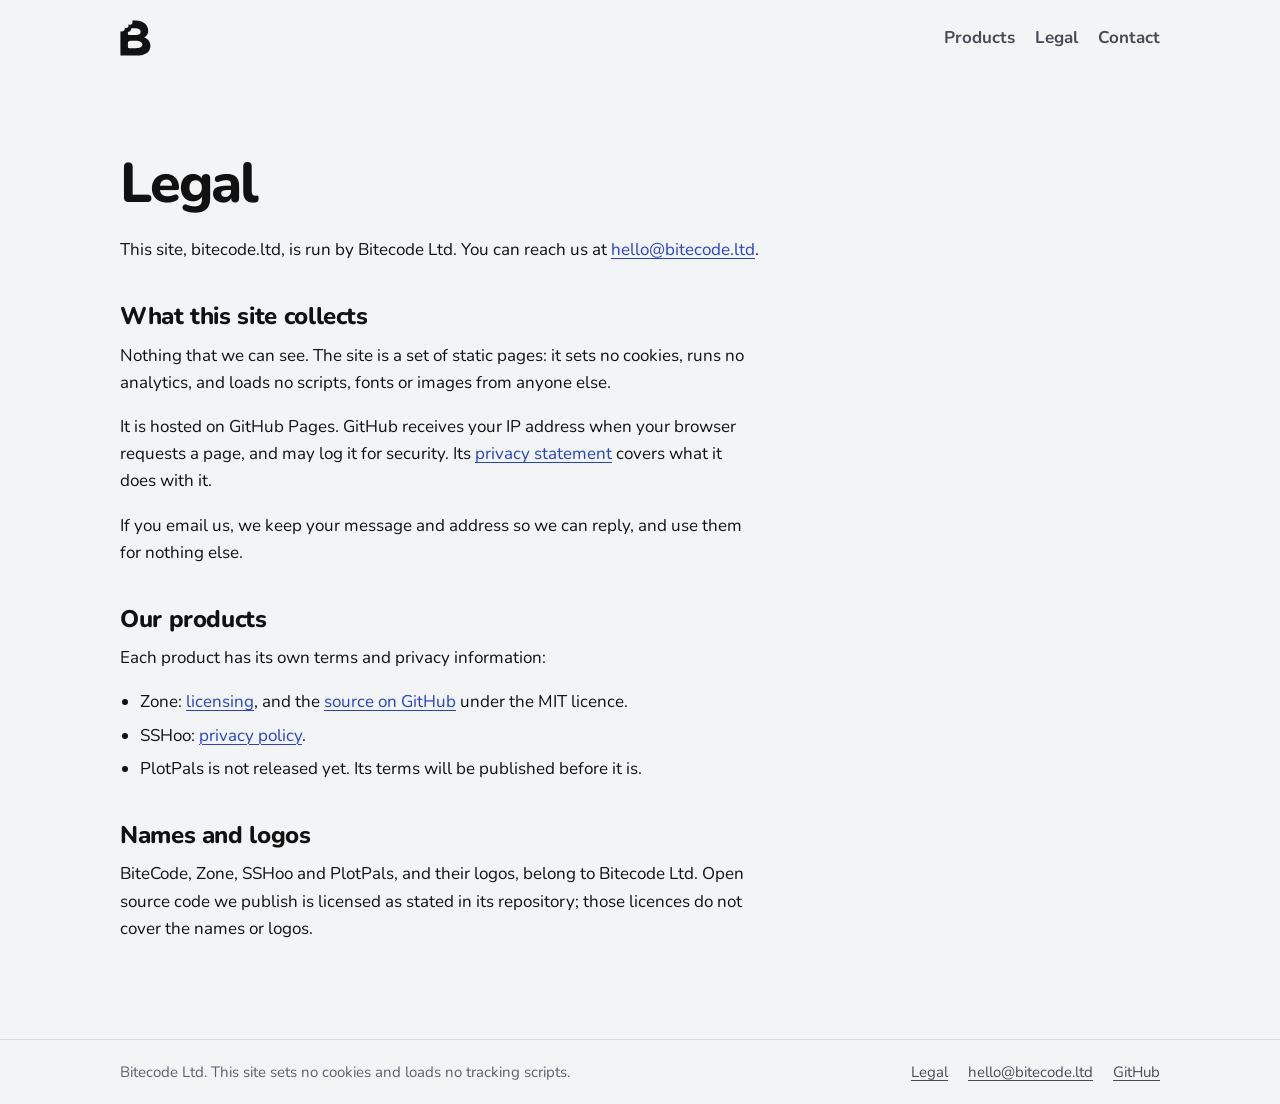
==== site/legal/index.html @ dadcbe6f "feat: add bitecode.ltd company site A static home page listing Zone, SSHoo and PlotPals, a legal pag" ====
<!doctype html>
<html lang="en">
  <head>
    <meta charset="utf-8">
    <meta name="viewport" content="width=device-width, initial-scale=1">
    <title>Legal - BiteCode</title>
    <meta name="description" content="Who runs bitecode.ltd, what this site collects, and where to find each product's terms.">
    <meta name="color-scheme" content="light dark">
    <meta name="theme-color" content="#f3f4f6" media="(prefers-color-scheme: light)">
    <meta name="theme-color" content="#0f1115" media="(prefers-color-scheme: dark)">
    <meta name="referrer" content="strict-origin-when-cross-origin">
    <link rel="canonical" href="https://bitecode.ltd/legal/">
    <link rel="icon" href="../favicon.svg" type="image/svg+xml">
    <link rel="preload" href="../fonts/nunito-latin-400-normal.woff2" as="font" type="font/woff2" crossorigin>
    <link rel="stylesheet" href="../style.css">
  </head>
  <body>
    <a class="skip-link" href="#main">Skip to content</a>
    <header class="site-header">
      <div class="container site-header-inner">
        <a class="brand" href="../" aria-label="BiteCode home"><svg class="brand-mark" viewBox="6 6 152 177" aria-hidden="true" focusable="false"><path fill-rule="evenodd" d="M 8.632,179.484 C 8.285,178.578 8.000,151.746 8.000,119.857 L 8.000,61.877 12.462,62.547 C 22.008,63.978 31.007,55.698 29.583,46.793 C 29.006,43.183 29.124,42.845 30.719,43.551 C 31.699,43.985 34.412,44.534 36.749,44.771 C 40.566,45.157 41.367,44.833 44.621,41.579 C 48.042,38.158 48.220,37.662 47.806,32.676 L 47.368,27.395 51.591,28.786 C 55.421,30.046 56.225,29.994 60.229,28.223 C 67.163,25.156 69.665,17.646 66.434,9.599 C 65.697,7.766 66.205,7.720 80.585,8.304 C 88.788,8.637 98.637,9.602 102.471,10.449 C 129.201,16.351 146.721,37.895 144.674,62.344 C 143.720,73.734 137.387,84.650 128.750,89.794 C 127.237,90.694 126.008,91.672 126.017,91.966 C 126.026,92.260 128.549,93.589 131.623,94.920 C 148.202,102.100 158.044,120.856 155.220,139.886 C 152.367,159.105 139.462,171.871 116.500,178.190 C 108.854,180.294 106.303,180.408 58.882,180.762 C 13.510,181.101 9.211,180.991 8.632,179.484 Z M 53,109 C 59,108 68,108 81,108 C 102,108 116,115 116,127 C 116,139 103,145 83,145 L 51,145 C 47,145 45,142 45,138 L 45,118 C 45,114 48,111 53,109 Z M 62,46 L 81,46 C 99,46 108,53 108,64 C 108,74 99,80 84,80 L 51,80 C 47,80 45,77 45,73 L 45,64 C 54,64 61,57 62,46 Z"/></svg></a>
        <nav class="site-navigation" aria-label="Main">
          <ul>
            <li><a href="../#products">Products</a></li>
            <li><a href="./" aria-current="page">Legal</a></li>
            <li><a href="mailto:hello@bitecode.ltd">Contact</a></li>
          </ul>
        </nav>
      </div>
    </header>
    <main id="main" tabindex="-1">
      <article class="container prose">
        <h1>Legal</h1>
        <p>This site, bitecode.ltd, is run by Bitecode Ltd. You can reach us at <a href="mailto:hello@bitecode.ltd">hello@bitecode.ltd</a>.</p>

        <h2>What this site collects</h2>
        <p>Nothing that we can see. The site is a set of static pages: it sets no cookies, runs no analytics, and loads no scripts, fonts or images from anyone else.</p>
        <p>It is hosted on GitHub Pages. GitHub receives your IP address when your browser requests a page, and may log it for security. Its <a href="https://docs.github.com/en/site-policy/privacy-policies/github-general-privacy-statement">privacy statement</a> covers what it does with it.</p>
        <p>If you email us, we keep your message and address so we can reply, and use them for nothing else.</p>

        <h2>Our products</h2>
        <p>Each product has its own terms and privacy information:</p>
        <ul>
          <li>Zone: <a href="https://zone.bitecode.ltd/licensing/">licensing</a>, and the <a href="https://github.com/bitecodehq/zone">source on GitHub</a> under the MIT licence.</li>
          <li>SSHoo: <a href="https://sshoo.app/privacy">privacy policy</a>.</li>
          <li>PlotPals is not released yet. Its terms will be published before it is.</li>
        </ul>

        <h2>Names and logos</h2>
        <p>BiteCode, Zone, SSHoo and PlotPals, and their logos, belong to Bitecode Ltd. Open source code we publish is licensed as stated in its repository; those licences do not cover the names or logos.</p>
      </article>
    </main>
    <footer class="site-footer">
      <div class="container site-footer-inner">
        <p>Bitecode Ltd. This site sets no cookies and loads no tracking scripts.</p>
        <nav aria-label="Footer">
          <ul>
            <li><a href="./" aria-current="page">Legal</a></li>
            <li><a href="mailto:hello@bitecode.ltd">hello@bitecode.ltd</a></li>
            <li><a href="https://github.com/bitecodehq">GitHub</a></li>
          </ul>
        </nav>
      </div>
    </footer>
  </body>
</html>
---- site/style.css ----
@font-face {
  font-family: 'Nunito';
  font-style: normal;
  font-weight: 400;
  font-display: swap;
  src: url('fonts/nunito-latin-400-normal.woff2') format('woff2');
}

@font-face {
  font-family: 'Nunito';
  font-style: normal;
  font-weight: 700;
  font-display: swap;
  src: url('fonts/nunito-latin-700-normal.woff2') format('woff2');
}

@font-face {
  font-family: 'Nunito';
  font-style: normal;
  font-weight: 800;
  font-display: swap;
  src: url('fonts/nunito-latin-800-normal.woff2') format('woff2');
}

:root {
  color-scheme: light dark;
  --font: 'Nunito', system-ui, -apple-system, 'Segoe UI', sans-serif;

  --background: #f3f4f6;
  --text: #111111;
  --text-secondary: #474c55;
  --text-muted: #5a606a;
  --border: #d6d9de;
  --accent: #2443c7;
  --accent-hover: #172f99;
  --focus: #2443c7;

  --gutter: 16px;
  --width: 1040px;
  --measure: 40rem;
}

@media (prefers-color-scheme: dark) {
  :root {
    --background: #0f1115;
    --text: #ffffff;
    --text-secondary: #b9bec7;
    --text-muted: #9aa0aa;
    --border: #272b33;
    --accent: #93abff;
    --accent-hover: #c2d0ff;
    --focus: #93abff;
  }
}

@media (min-width: 720px) {
  :root {
    --gutter: 40px;
  }
}

*,
*::before,
*::after {
  box-sizing: border-box;
}

html {
  -webkit-text-size-adjust: 100%;
  text-size-adjust: 100%;
}

body {
  margin: 0;
  min-height: 100vh;
  display: flex;
  flex-direction: column;
  background: var(--background);
  color: var(--text);
  font-family: var(--font);
  font-size: 1.0625rem;
  line-height: 1.6;
  overflow-wrap: break-word;
}

main {
  flex: 1;
}

main:focus,
section:focus {
  outline: none;
}

h1,
h2,
h3 {
  margin: 0;
  font-weight: 800;
  line-height: 1.1;
}

h1 {
  font-size: clamp(2.5rem, 1.2rem + 5.6vw, 5rem);
  letter-spacing: -0.035em;
  line-height: 1;
  max-width: 13ch;
}

h2 {
  font-size: 1.5rem;
  letter-spacing: -0.015em;
}

h3 {
  font-size: 1.375rem;
  letter-spacing: -0.01em;
}

p {
  margin: 0 0 1em;
}

a {
  color: var(--accent);
  text-decoration-thickness: 1px;
  text-underline-offset: 0.18em;
}

a:hover {
  color: var(--accent-hover);
  text-decoration-thickness: 2px;
}

:focus-visible {
  outline: 3px solid var(--focus);
  outline-offset: 3px;
  border-radius: 4px;
}

.skip-link {
  position: absolute;
  left: var(--gutter);
  top: -100px;
  padding: 0.5rem 0.75rem;
  background: var(--text);
  color: var(--background);
  border-radius: 8px;
  z-index: 10;
}

.skip-link:focus {
  top: 12px;
}

.container {
  width: 100%;
  max-width: calc(var(--width) + 2 * var(--gutter));
  margin: 0 auto;
  padding: 0 var(--gutter);
}

.site-header-inner {
  display: flex;
  align-items: center;
  justify-content: space-between;
  gap: 1rem;
  padding-top: 1.25rem;
  padding-bottom: 1.25rem;
}

.brand {
  display: inline-flex;
  color: var(--text);
}

.brand:hover {
  color: var(--text);
}

.brand-mark {
  width: auto;
  height: 2.25rem;
  fill: currentColor;
}

.wordmark {
  display: block;
  width: min(100%, 40rem);
  height: auto;
  fill: currentColor;
}

.visually-hidden {
  position: absolute;
  width: 1px;
  height: 1px;
  margin: -1px;
  padding: 0;
  overflow: hidden;
  clip-path: inset(50%);
  white-space: nowrap;
  border: 0;
}

.site-navigation ul,
.site-footer ul {
  display: flex;
  flex-wrap: wrap;
  gap: 0.25rem 1.25rem;
  margin: 0;
  padding: 0;
  list-style: none;
}

.site-navigation a {
  color: var(--text-secondary);
  font-weight: 700;
  text-decoration: none;
}

.site-navigation a:hover {
  color: var(--text);
  text-decoration: underline;
}

.intro {
  padding-top: clamp(3rem, 2rem + 6vw, 7.5rem);
  padding-bottom: clamp(3rem, 2rem + 4vw, 5.5rem);
}

.intro h1 {
  margin-bottom: clamp(1.75rem, 1rem + 2vw, 2.75rem);
}

.lead {
  max-width: var(--measure);
  color: var(--text-secondary);
  font-size: clamp(1.1875rem, 1.05rem + 0.6vw, 1.4375rem);
  line-height: 1.5;
}

.intro p:last-child {
  margin-bottom: 0;
}

.products {
  padding-bottom: clamp(3rem, 2rem + 4vw, 5rem);
}

.products h2 {
  margin-bottom: 1.25rem;
}

.product-list {
  margin: 0;
  padding: 0;
  list-style: none;
  border-top: 1px solid var(--border);
}

.product {
  display: grid;
  grid-template-columns: 3.5rem minmax(0, 1fr);
  gap: 0.25rem 1.25rem;
  padding: 1.75rem 0;
  border-bottom: 1px solid var(--border);
}

.product-icon {
  width: 3.5rem;
  height: 3.5rem;
  border-radius: 14px;
}

.product-body {
  max-width: var(--measure);
}

.product-body h3 {
  margin: 0.125rem 0 0.5rem;
}

.product-body p {
  margin-bottom: 0.5rem;
}

.product-facts {
  color: var(--text-muted);
  font-size: 0.9375rem;
}

.product-link,
.product-status {
  grid-column: 2;
  font-weight: 700;
  justify-self: start;
}

.product-status {
  color: var(--text-muted);
}

@media (min-width: 820px) {
  .product {
    grid-template-columns: 4rem minmax(0, 1fr) 12rem;
    gap: 0 2rem;
    padding: 2.25rem 0;
  }

  .product-icon {
    width: 4rem;
    height: 4rem;
    border-radius: 16px;
  }

  .product-link,
  .product-status {
    grid-column: 3;
    grid-row: 1;
    justify-self: end;
    margin-top: 0.25rem;
  }
}

.prose > * {
  max-width: var(--measure);
}

.prose {
  padding-top: clamp(2.5rem, 2rem + 4vw, 5rem);
  padding-bottom: clamp(3rem, 2rem + 4vw, 5rem);
}

.prose h1 {
  font-size: clamp(2.25rem, 1.4rem + 3.6vw, 3.5rem);
  margin-bottom: 1.5rem;
}

.prose h2 {
  margin: 2.5rem 0 0.75rem;
}

.prose ul {
  margin: 0 0 1em;
  padding-left: 1.25rem;
}

.prose li + li {
  margin-top: 0.375rem;
}

.site-footer {
  border-top: 1px solid var(--border);
  color: var(--text-muted);
  font-size: 0.9375rem;
}

.site-footer-inner {
  display: flex;
  flex-wrap: wrap;
  align-items: center;
  justify-content: space-between;
  gap: 0.5rem 2rem;
  padding-top: 1.25rem;
  padding-bottom: 1.25rem;
}

.site-footer p {
  margin: 0;
}

.site-footer a {
  color: var(--text-secondary);
}

.site-footer a:hover {
  color: var(--text);
}
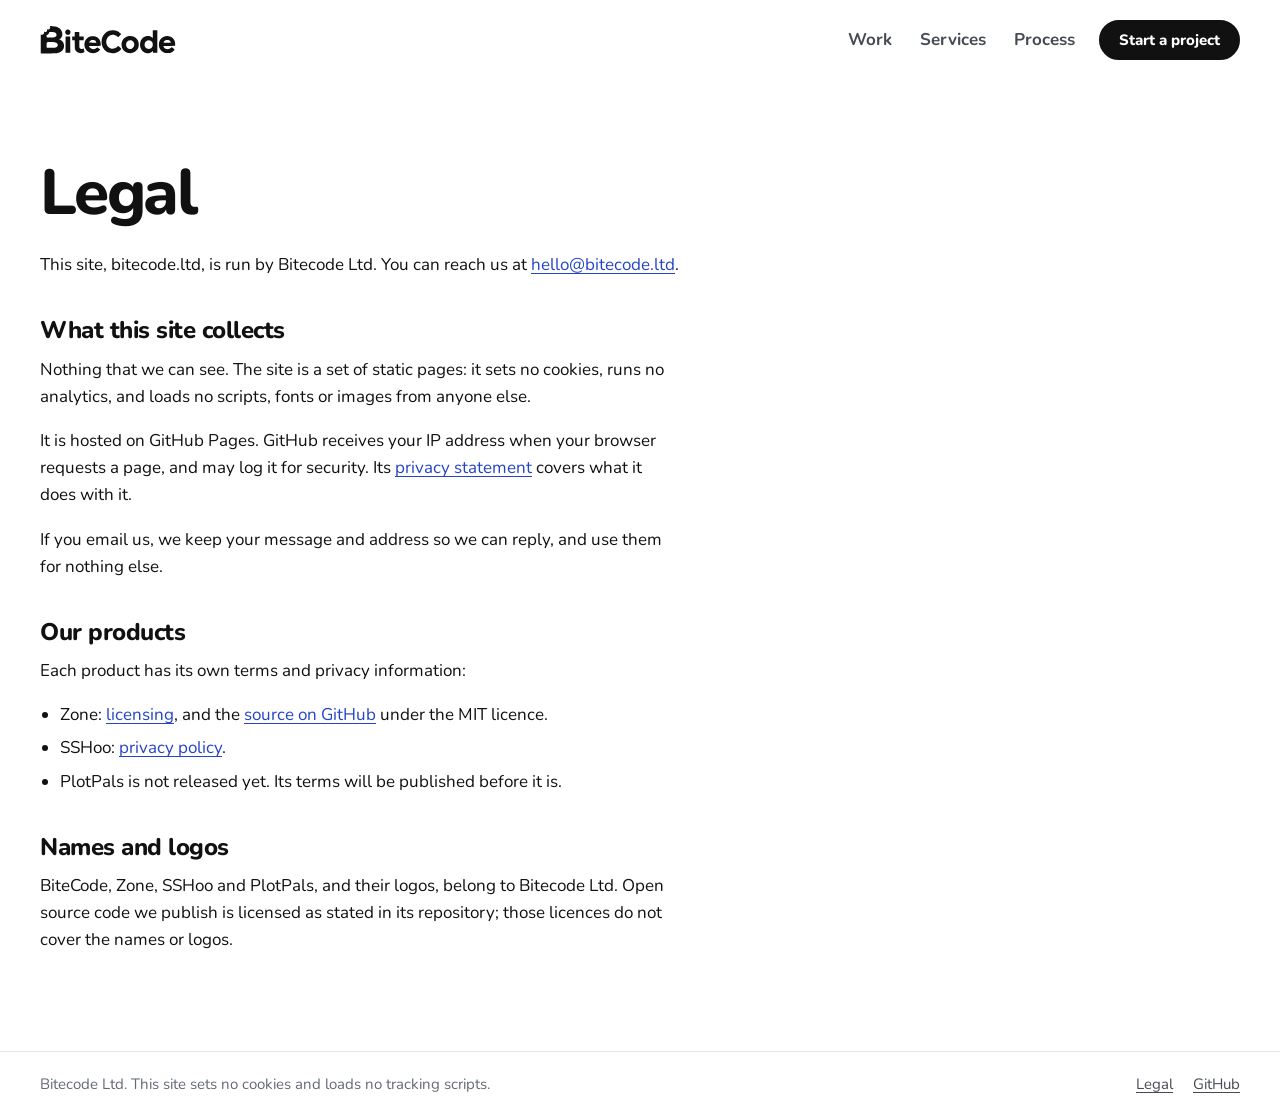
==== commit cb8b891a: "feat: present bitecode as a studio that builds for clients Lead with building software for clients, " ====
--- a/site/legal/index.html
+++ b/site/legal/index.html
@@ -6,8 +6,8 @@
     <title>Legal - BiteCode</title>
     <meta name="description" content="Who runs bitecode.ltd, what this site collects, and where to find each product's terms.">
     <meta name="color-scheme" content="light dark">
-    <meta name="theme-color" content="#f3f4f6" media="(prefers-color-scheme: light)">
-    <meta name="theme-color" content="#0f1115" media="(prefers-color-scheme: dark)">
+    <meta name="theme-color" content="#ffffff" media="(prefers-color-scheme: light)">
+    <meta name="theme-color" content="#0c0d10" media="(prefers-color-scheme: dark)">
     <meta name="referrer" content="strict-origin-when-cross-origin">
     <link rel="canonical" href="https://bitecode.ltd/legal/">
     <link rel="icon" href="../favicon.svg" type="image/svg+xml">
@@ -18,14 +18,17 @@
     <a class="skip-link" href="#main">Skip to content</a>
     <header class="site-header">
       <div class="container site-header-inner">
-        <a class="brand" href="../" aria-label="BiteCode home"><svg class="brand-mark" viewBox="6 6 152 177" aria-hidden="true" focusable="false"><path fill-rule="evenodd" d="M 8.632,179.484 C 8.285,178.578 8.000,151.746 8.000,119.857 L 8.000,61.877 12.462,62.547 C 22.008,63.978 31.007,55.698 29.583,46.793 C 29.006,43.183 29.124,42.845 30.719,43.551 C 31.699,43.985 34.412,44.534 36.749,44.771 C 40.566,45.157 41.367,44.833 44.621,41.579 C 48.042,38.158 48.220,37.662 47.806,32.676 L 47.368,27.395 51.591,28.786 C 55.421,30.046 56.225,29.994 60.229,28.223 C 67.163,25.156 69.665,17.646 66.434,9.599 C 65.697,7.766 66.205,7.720 80.585,8.304 C 88.788,8.637 98.637,9.602 102.471,10.449 C 129.201,16.351 146.721,37.895 144.674,62.344 C 143.720,73.734 137.387,84.650 128.750,89.794 C 127.237,90.694 126.008,91.672 126.017,91.966 C 126.026,92.260 128.549,93.589 131.623,94.920 C 148.202,102.100 158.044,120.856 155.220,139.886 C 152.367,159.105 139.462,171.871 116.500,178.190 C 108.854,180.294 106.303,180.408 58.882,180.762 C 13.510,181.101 9.211,180.991 8.632,179.484 Z M 53,109 C 59,108 68,108 81,108 C 102,108 116,115 116,127 C 116,139 103,145 83,145 L 51,145 C 47,145 45,142 45,138 L 45,118 C 45,114 48,111 53,109 Z M 62,46 L 81,46 C 99,46 108,53 108,64 C 108,74 99,80 84,80 L 51,80 C 47,80 45,77 45,73 L 45,64 C 54,64 61,57 62,46 Z"/></svg></a>
+        <a class="brand" href="../">
+          <svg class="brand-wordmark" role="img" aria-label="BiteCode"><use href="../logo.svg#wordmark"/></svg>
+        </a>
         <nav class="site-navigation" aria-label="Main">
           <ul>
-            <li><a href="../#products">Products</a></li>
-            <li><a href="./" aria-current="page">Legal</a></li>
-            <li><a href="mailto:hello@bitecode.ltd">Contact</a></li>
+            <li><a href="../#work">Work</a></li>
+            <li><a href="../#services">Services</a></li>
+            <li><a href="../#process">Process</a></li>
           </ul>
         </nav>
+        <a class="button button-small" href="mailto:hello@bitecode.ltd?subject=New%20project">Start a project</a>
       </div>
     </header>
     <main id="main" tabindex="-1">
@@ -56,7 +59,6 @@
         <nav aria-label="Footer">
           <ul>
             <li><a href="./" aria-current="page">Legal</a></li>
-            <li><a href="mailto:hello@bitecode.ltd">hello@bitecode.ltd</a></li>
             <li><a href="https://github.com/bitecodehq">GitHub</a></li>
           </ul>
         </nav>
--- a/site/style.css
+++ b/site/style.css
@@ -26,30 +26,33 @@
   color-scheme: light dark;
   --font: 'Nunito', system-ui, -apple-system, 'Segoe UI', sans-serif;
 
-  --background: #f3f4f6;
+  --background: #ffffff;
   --text: #111111;
-  --text-secondary: #474c55;
-  --text-muted: #5a606a;
-  --border: #d6d9de;
-  --accent: #2443c7;
-  --accent-hover: #172f99;
+  --text-secondary: #464a52;
+  --text-muted: #646973;
+  --line: #e4e5e8;
   --focus: #2443c7;
+  --band: #111111;
+  --band-text: #ffffff;
+  --zone-edge: #1a1612;
 
   --gutter: 16px;
-  --width: 1040px;
+  --width: 1200px;
   --measure: 40rem;
+  --radius: 24px;
 }
 
 @media (prefers-color-scheme: dark) {
   :root {
-    --background: #0f1115;
+    --background: #0c0d10;
     --text: #ffffff;
-    --text-secondary: #b9bec7;
-    --text-muted: #9aa0aa;
-    --border: #272b33;
-    --accent: #93abff;
-    --accent-hover: #c2d0ff;
+    --text-secondary: #c3c7ce;
+    --text-muted: #9ca1aa;
+    --line: #25272d;
     --focus: #93abff;
+    --band: #17191e;
+    --band-text: #ffffff;
+    --zone-edge: #3a332b;
   }
 }
 
@@ -68,6 +71,13 @@
 html {
   -webkit-text-size-adjust: 100%;
   text-size-adjust: 100%;
+  scroll-behavior: smooth;
+}
+
+@media (prefers-reduced-motion: reduce) {
+  html {
+    scroll-behavior: auto;
+  }
 }
 
 body {
@@ -81,6 +91,7 @@
   font-size: 1.0625rem;
   line-height: 1.6;
   overflow-wrap: break-word;
+  -webkit-font-smoothing: antialiased;
 }
 
 main {
@@ -94,48 +105,41 @@
 
 h1,
 h2,
+h3,
+p,
+dl,
+dd {
+  margin: 0;
+}
+
+h1,
+h2,
 h3 {
+  font-weight: 800;
+  line-height: 1.05;
+}
+
+ul,
+ol {
   margin: 0;
-  font-weight: 800;
-  line-height: 1.1;
-}
-
-h1 {
-  font-size: clamp(2.5rem, 1.2rem + 5.6vw, 5rem);
-  letter-spacing: -0.035em;
-  line-height: 1;
-  max-width: 13ch;
-}
-
-h2 {
-  font-size: 1.5rem;
-  letter-spacing: -0.015em;
-}
-
-h3 {
-  font-size: 1.375rem;
-  letter-spacing: -0.01em;
-}
-
-p {
-  margin: 0 0 1em;
+  padding: 0;
+  list-style: none;
 }
 
 a {
-  color: var(--accent);
+  color: inherit;
   text-decoration-thickness: 1px;
-  text-underline-offset: 0.18em;
+  text-underline-offset: 0.2em;
 }
 
 a:hover {
-  color: var(--accent-hover);
   text-decoration-thickness: 2px;
 }
 
 :focus-visible {
   outline: 3px solid var(--focus);
   outline-offset: 3px;
-  border-radius: 4px;
+  border-radius: 6px;
 }
 
 .skip-link {
@@ -160,57 +164,70 @@
   padding: 0 var(--gutter);
 }
 
+.button {
+  display: inline-flex;
+  align-items: center;
+  justify-content: center;
+  min-height: 3rem;
+  padding: 0.625rem 1.5rem;
+  border: 2px solid var(--text);
+  border-radius: 999px;
+  background: var(--text);
+  color: var(--background);
+  font-weight: 800;
+  text-decoration: none;
+  white-space: nowrap;
+}
+
+.button:hover {
+  background: transparent;
+  color: var(--text);
+}
+
+.button-quiet {
+  background: transparent;
+  color: var(--text);
+  border-color: var(--line);
+}
+
+.button-quiet:hover {
+  border-color: var(--text);
+}
+
+.button-small {
+  min-height: 2.5rem;
+  padding: 0.375rem 1.125rem;
+  font-size: 0.9375rem;
+}
+
 .site-header-inner {
   display: flex;
   align-items: center;
-  justify-content: space-between;
-  gap: 1rem;
+  gap: 1.5rem;
   padding-top: 1.25rem;
   padding-bottom: 1.25rem;
 }
 
 .brand {
   display: inline-flex;
+  margin-right: auto;
   color: var(--text);
 }
 
-.brand:hover {
-  color: var(--text);
-}
-
-.brand-mark {
-  width: auto;
-  height: 2.25rem;
+.brand-wordmark {
+  display: block;
+  width: 8.5rem;
+  height: 1.75rem;
   fill: currentColor;
 }
 
-.wordmark {
-  display: block;
-  width: min(100%, 40rem);
-  height: auto;
-  fill: currentColor;
-}
-
-.visually-hidden {
-  position: absolute;
-  width: 1px;
-  height: 1px;
-  margin: -1px;
-  padding: 0;
-  overflow: hidden;
-  clip-path: inset(50%);
-  white-space: nowrap;
-  border: 0;
-}
-
-.site-navigation ul,
-.site-footer ul {
-  display: flex;
-  flex-wrap: wrap;
-  gap: 0.25rem 1.25rem;
-  margin: 0;
-  padding: 0;
-  list-style: none;
+.site-navigation {
+  display: none;
+}
+
+.site-navigation ul {
+  display: flex;
+  gap: 1.75rem;
 }
 
 .site-navigation a {
@@ -221,106 +238,282 @@
 
 .site-navigation a:hover {
   color: var(--text);
-  text-decoration: underline;
-}
-
-.intro {
-  padding-top: clamp(3rem, 2rem + 6vw, 7.5rem);
-  padding-bottom: clamp(3rem, 2rem + 4vw, 5.5rem);
-}
-
-.intro h1 {
-  margin-bottom: clamp(1.75rem, 1rem + 2vw, 2.75rem);
+}
+
+@media (min-width: 720px) {
+  .site-navigation {
+    display: block;
+  }
+}
+
+.hero {
+  padding-top: clamp(3rem, 1rem + 8vw, 8rem);
+  padding-bottom: clamp(1rem, 0.5rem + 2vw, 2rem);
+}
+
+.hero h1 {
+  max-width: 13ch;
+  font-size: clamp(2.75rem, 1rem + 7vw, 6.5rem);
+  letter-spacing: -0.045em;
+  line-height: 0.98;
 }
 
 .lead {
-  max-width: var(--measure);
+  max-width: 36rem;
+  margin-top: clamp(1.5rem, 1rem + 2vw, 2.5rem);
   color: var(--text-secondary);
-  font-size: clamp(1.1875rem, 1.05rem + 0.6vw, 1.4375rem);
-  line-height: 1.5;
-}
-
-.intro p:last-child {
-  margin-bottom: 0;
-}
-
-.products {
-  padding-bottom: clamp(3rem, 2rem + 4vw, 5rem);
-}
-
-.products h2 {
-  margin-bottom: 1.25rem;
-}
-
-.product-list {
-  margin: 0;
-  padding: 0;
-  list-style: none;
-  border-top: 1px solid var(--border);
-}
-
-.product {
+  font-size: clamp(1.1875rem, 1rem + 0.8vw, 1.5rem);
+  line-height: 1.45;
+}
+
+.actions {
+  display: flex;
+  flex-wrap: wrap;
+  gap: 0.75rem;
+  margin-top: 2rem;
+}
+
+.section {
+  padding-top: clamp(3.5rem, 2rem + 5vw, 7rem);
+  padding-bottom: clamp(1rem, 0.5rem + 2vw, 2rem);
+}
+
+.section-heading {
   display: grid;
-  grid-template-columns: 3.5rem minmax(0, 1fr);
-  gap: 0.25rem 1.25rem;
-  padding: 1.75rem 0;
-  border-bottom: 1px solid var(--border);
-}
-
-.product-icon {
+  gap: 0.75rem 3rem;
+  margin-bottom: clamp(2rem, 1.5rem + 2vw, 3.5rem);
+}
+
+.section-heading h2 {
+  font-size: clamp(2rem, 1.4rem + 2.4vw, 3.25rem);
+  letter-spacing: -0.035em;
+}
+
+.section-heading p {
+  max-width: 32rem;
+  color: var(--text-secondary);
+  font-size: 1.1875rem;
+}
+
+@media (min-width: 900px) {
+  .section-heading {
+    grid-template-columns: 3fr 2fr;
+    align-items: end;
+  }
+}
+
+.work {
+  display: grid;
+  gap: 1rem;
+}
+
+.project {
+  --project-muted: currentColor;
+  display: flex;
+  flex-direction: column;
+  gap: 1rem;
+  padding: clamp(1.5rem, 1rem + 2.5vw, 3rem);
+  border-radius: var(--radius);
+}
+
+.project-icon {
   width: 3.5rem;
   height: 3.5rem;
   border-radius: 14px;
 }
 
-.product-body {
-  max-width: var(--measure);
-}
-
-.product-body h3 {
-  margin: 0.125rem 0 0.5rem;
-}
-
-.product-body p {
-  margin-bottom: 0.5rem;
-}
-
-.product-facts {
+.project h3 {
+  margin-top: 0.5rem;
+  font-size: clamp(2.5rem, 1.6rem + 3.4vw, 4.25rem);
+  letter-spacing: -0.045em;
+}
+
+.project-summary {
+  max-width: 34rem;
+  font-size: 1.1875rem;
+  line-height: 1.5;
+}
+
+.project-facts {
+  display: grid;
+  gap: 0.75rem;
+  max-width: 34rem;
+  font-size: 0.9375rem;
+}
+
+.project-facts dt {
+  color: var(--project-muted);
+  font-weight: 700;
+}
+
+.project-link {
+  margin-top: auto;
+  padding-top: 0.75rem;
+  font-weight: 800;
+  font-size: 1.0625rem;
+}
+
+span.project-link {
+  color: var(--project-muted);
+}
+
+.project-zone {
+  --project-muted: #b5aa9b;
+  background: #1a1612;
+  color: #f3eee6;
+  border: 1px solid var(--zone-edge);
+}
+
+.project-zone .project-link {
+  color: #00f3ff;
+}
+
+.project-sshoo {
+  --project-muted: #52525b;
+  background: #e4e4e7;
+  color: #09090b;
+}
+
+.project-plotpals {
+  --project-muted: #0b3f63;
+  background: #ff6b4a;
+  color: #04233a;
+}
+
+@media (min-width: 900px) {
+  .work {
+    grid-template-columns: 1fr 1fr;
+  }
+
+  .project-zone {
+    grid-column: 1 / -1;
+    display: grid;
+    grid-template-columns: 1fr 1fr;
+    grid-template-rows: auto auto 1fr;
+    column-gap: 3rem;
+    min-height: 26rem;
+  }
+
+  .project-zone .project-icon,
+  .project-zone h3,
+  .project-zone .project-summary {
+    grid-column: 1;
+  }
+
+  .project-zone .project-facts {
+    grid-column: 2;
+    grid-row: 1 / 4;
+    align-self: end;
+  }
+
+  .project-zone .project-link {
+    grid-column: 1;
+    align-self: end;
+  }
+
+  .project-sshoo,
+  .project-plotpals {
+    min-height: 32rem;
+  }
+}
+
+.services {
+  display: grid;
+  gap: 2.5rem 3rem;
+}
+
+.services li,
+.process li {
+  padding-top: 1.25rem;
+  border-top: 2px solid var(--text);
+}
+
+.services h3,
+.process h3 {
+  font-size: 1.5rem;
+  letter-spacing: -0.02em;
+}
+
+.services p,
+.process p {
+  max-width: 30rem;
+  margin-top: 0.625rem;
+  color: var(--text-secondary);
+}
+
+@media (min-width: 720px) {
+  .services {
+    grid-template-columns: 1fr 1fr;
+  }
+}
+
+.process {
+  display: grid;
+  gap: 2.5rem 2rem;
+  counter-reset: step;
+}
+
+.process li {
+  counter-increment: step;
+}
+
+.process li::before {
+  content: counter(step);
+  display: block;
+  margin-bottom: 1.5rem;
+  font-size: 3rem;
+  font-weight: 800;
+  line-height: 1;
+  letter-spacing: -0.04em;
   color: var(--text-muted);
-  font-size: 0.9375rem;
-}
-
-.product-link,
-.product-status {
-  grid-column: 2;
-  font-weight: 700;
-  justify-self: start;
-}
-
-.product-status {
-  color: var(--text-muted);
-}
-
-@media (min-width: 820px) {
-  .product {
-    grid-template-columns: 4rem minmax(0, 1fr) 12rem;
-    gap: 0 2rem;
-    padding: 2.25rem 0;
-  }
-
-  .product-icon {
-    width: 4rem;
-    height: 4rem;
-    border-radius: 16px;
-  }
-
-  .product-link,
-  .product-status {
-    grid-column: 3;
-    grid-row: 1;
-    justify-self: end;
-    margin-top: 0.25rem;
-  }
+}
+
+@media (min-width: 720px) {
+  .process {
+    grid-template-columns: 1fr 1fr;
+  }
+}
+
+@media (min-width: 1100px) {
+  .process {
+    grid-template-columns: repeat(4, 1fr);
+  }
+}
+
+.contact {
+  margin-top: clamp(4rem, 2rem + 6vw, 8rem);
+  background: var(--band);
+  color: var(--band-text);
+}
+
+.contact-inner {
+  padding-top: clamp(3.5rem, 2rem + 6vw, 7rem);
+  padding-bottom: clamp(3.5rem, 2rem + 6vw, 7rem);
+}
+
+.contact h2 {
+  max-width: 12ch;
+  font-size: clamp(2.75rem, 1rem + 6vw, 5.5rem);
+  letter-spacing: -0.045em;
+  line-height: 0.98;
+}
+
+.contact p {
+  margin-top: 1.25rem;
+  font-size: 1.1875rem;
+  opacity: 0.8;
+}
+
+.contact .button {
+  margin-top: 2rem;
+  background: #ffffff;
+  color: #111111;
+  border-color: #ffffff;
+}
+
+.contact .button:hover {
+  background: transparent;
+  color: #ffffff;
 }
 
 .prose > * {
@@ -333,17 +526,29 @@
 }
 
 .prose h1 {
-  font-size: clamp(2.25rem, 1.4rem + 3.6vw, 3.5rem);
+  font-size: clamp(2.5rem, 1.4rem + 4vw, 4rem);
+  letter-spacing: -0.04em;
   margin-bottom: 1.5rem;
 }
 
 .prose h2 {
   margin: 2.5rem 0 0.75rem;
+  font-size: 1.5rem;
+  letter-spacing: -0.02em;
+}
+
+.prose p {
+  margin-bottom: 1em;
+}
+
+.prose a {
+  color: var(--focus);
 }
 
 .prose ul {
   margin: 0 0 1em;
   padding-left: 1.25rem;
+  list-style: disc;
 }
 
 .prose li + li {
@@ -351,9 +556,13 @@
 }
 
 .site-footer {
-  border-top: 1px solid var(--border);
+  border-top: 1px solid var(--line);
   color: var(--text-muted);
   font-size: 0.9375rem;
+}
+
+main:has(.contact) + .site-footer {
+  border-top: 0;
 }
 
 .site-footer-inner {
@@ -366,8 +575,9 @@
   padding-bottom: 1.25rem;
 }
 
-.site-footer p {
-  margin: 0;
+.site-footer ul {
+  display: flex;
+  gap: 1.25rem;
 }
 
 .site-footer a {
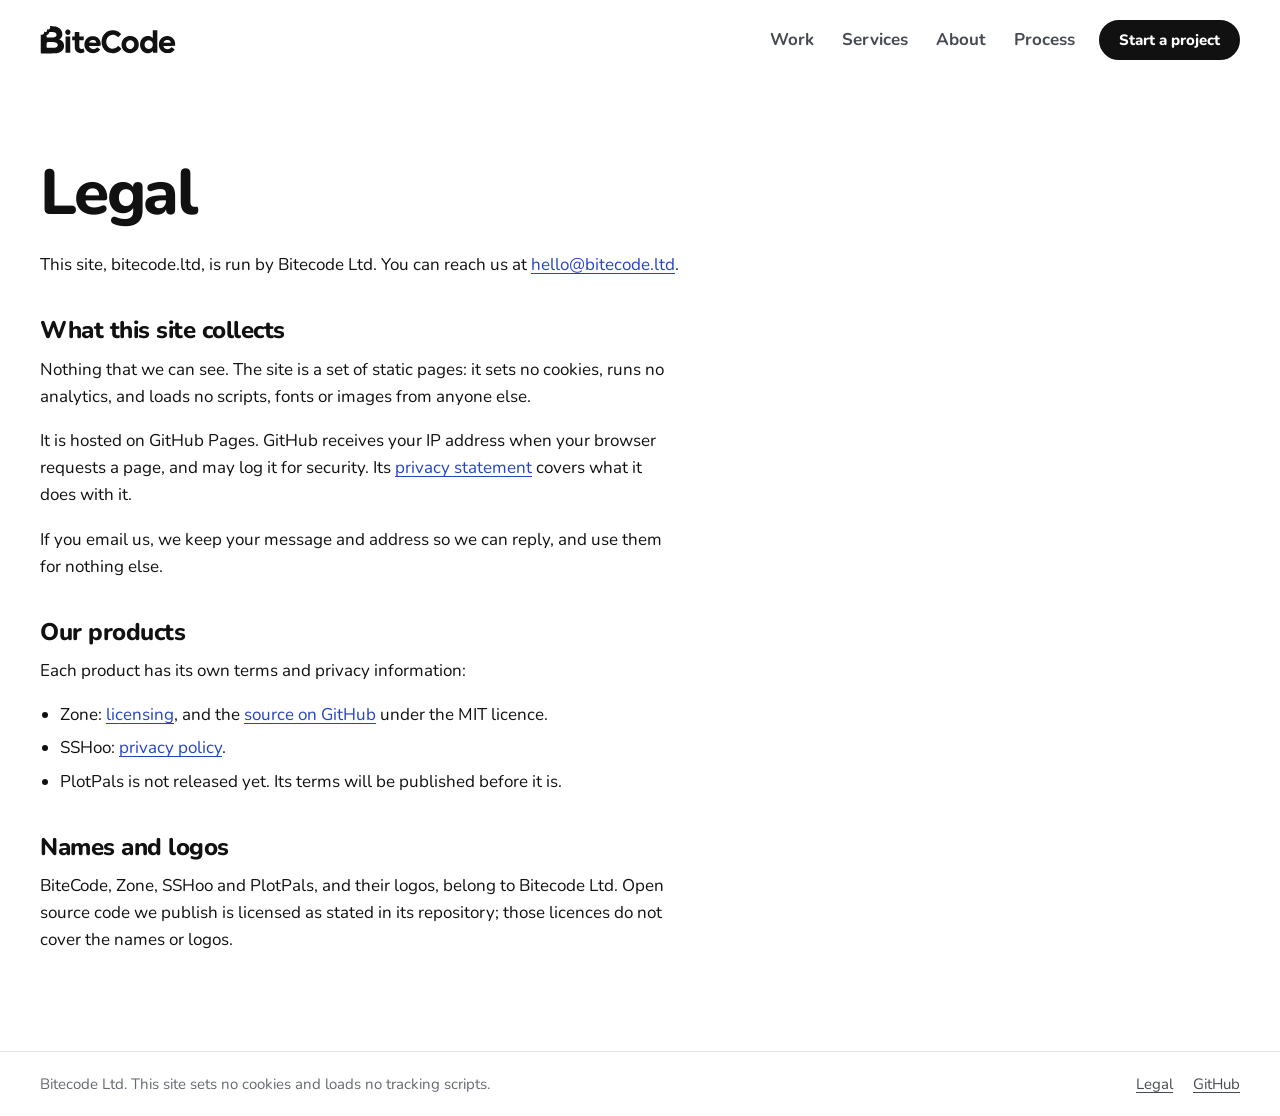
==== commit f16996ca: "feat: position bitecode as an ai studio and introduce jake Narrow the pitch to AI products, since ev" ====
--- a/site/legal/index.html
+++ b/site/legal/index.html
@@ -25,6 +25,7 @@
           <ul>
             <li><a href="../#work">Work</a></li>
             <li><a href="../#services">Services</a></li>
+            <li><a href="../#about">About</a></li>
             <li><a href="../#process">Process</a></li>
           </ul>
         </nav>
--- a/site/style.css
+++ b/site/style.css
@@ -447,6 +447,94 @@
   }
 }
 
+.services-note {
+  max-width: 40rem;
+  margin-top: 2.5rem;
+  color: var(--text-secondary);
+  font-size: 1.1875rem;
+}
+
+.founder {
+  display: grid;
+  gap: 1.75rem;
+}
+
+.founder-photo {
+  width: 100%;
+  max-width: 18rem;
+  height: auto;
+  aspect-ratio: 1;
+  border-radius: var(--radius);
+  object-fit: cover;
+}
+
+.founder-body {
+  max-width: 40rem;
+}
+
+.founder-body h3 {
+  font-size: clamp(2rem, 1.5rem + 2vw, 2.75rem);
+  letter-spacing: -0.035em;
+}
+
+.founder-role {
+  margin-top: 0.375rem;
+  color: var(--text-muted);
+  font-weight: 700;
+}
+
+.founder-body > p:not(.founder-role) {
+  margin-top: 1.25rem;
+  color: var(--text-secondary);
+  font-size: 1.125rem;
+}
+
+.founder-facts {
+  display: grid;
+  grid-template-columns: repeat(3, minmax(0, 1fr));
+  gap: 1rem;
+  margin-top: 2rem;
+  padding-top: 1.25rem;
+  border-top: 2px solid var(--text);
+}
+
+.founder-facts div {
+  display: flex;
+  flex-direction: column;
+  gap: 0.375rem;
+}
+
+.founder-facts dd {
+  order: -1;
+}
+
+.founder-facts dd {
+  font-size: clamp(1.75rem, 1.3rem + 1.6vw, 2.5rem);
+  font-weight: 800;
+  letter-spacing: -0.035em;
+  line-height: 1;
+}
+
+.founder-facts dt {
+  color: var(--text-muted);
+  font-size: 0.875rem;
+  line-height: 1.35;
+}
+
+.founder-links {
+  display: flex;
+  gap: 1.25rem;
+  margin-top: 1.75rem;
+  font-weight: 800;
+}
+
+@media (min-width: 900px) {
+  .founder {
+    grid-template-columns: 18rem minmax(0, 1fr);
+    gap: 3.5rem;
+  }
+}
+
 .process {
   display: grid;
   gap: 2.5rem 2rem;
